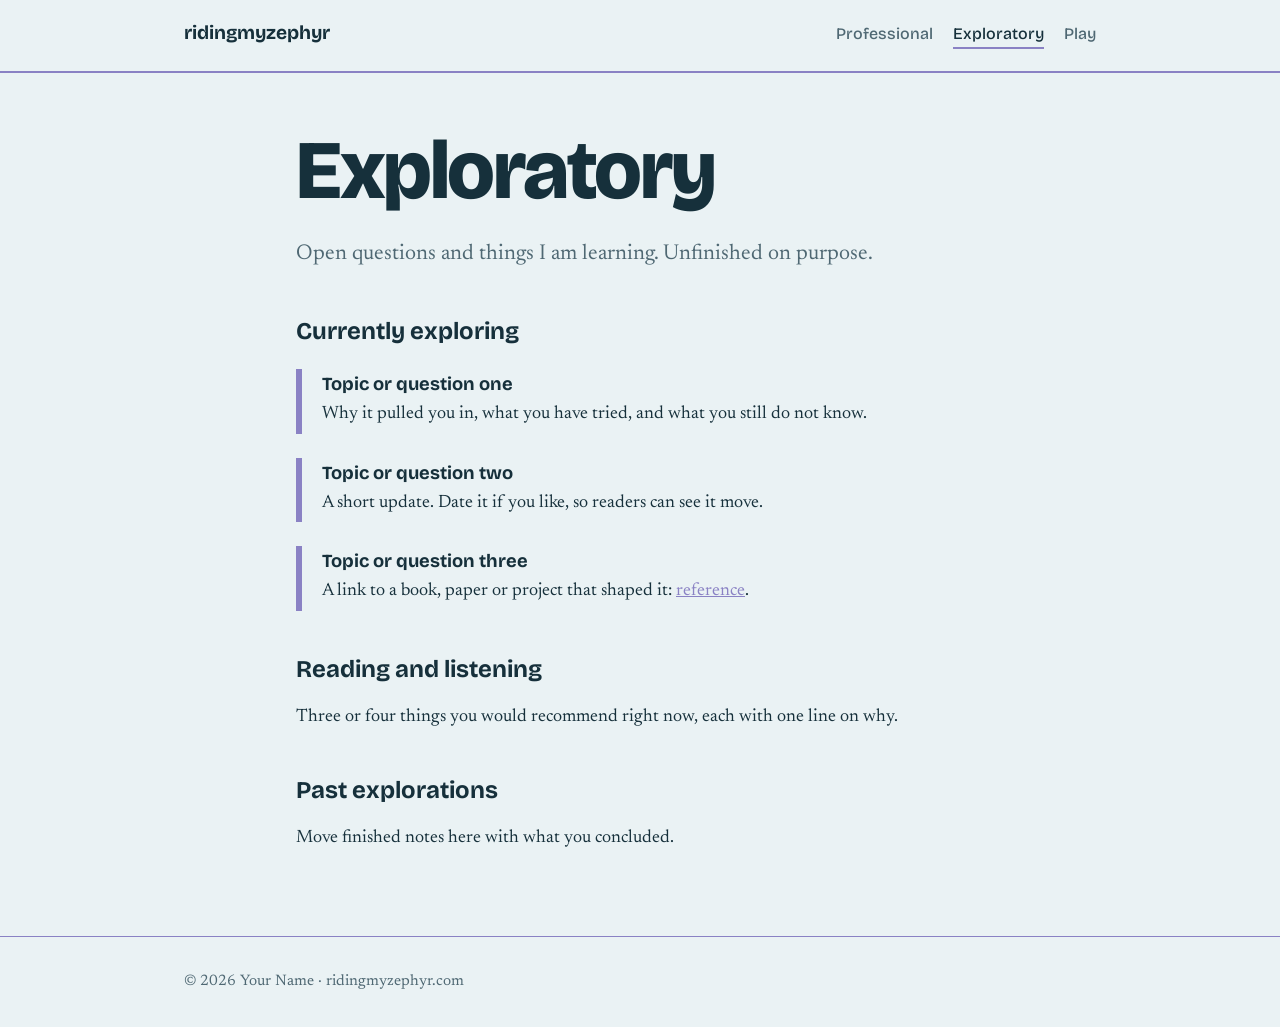
==== exploratory.html @ 46bac603 "Initial file drop" ====
<!doctype html>
<html lang="en"><head><meta charset="utf-8"><meta name="viewport" content="width=device-width,initial-scale=1">
<title>Exploratory – ridingmyzephyr</title><meta name="description" content="Questions Your Name is chasing and things being learned.">
<link rel="preconnect" href="https://fonts.googleapis.com"><link rel="preconnect" href="https://fonts.gstatic.com" crossorigin><link href="https://fonts.googleapis.com/css2?family=Bricolage+Grotesque:opsz,wght@12..96,500;12..96,700;12..96,800&family=Newsreader:ital,opsz,wght@0,6..72,400;1,6..72,400&display=swap" rel="stylesheet">
<link rel="stylesheet" href="style.css"><style>:root{--accent:#8A82C4}</style></head>
<body>
<header><div class="wrap"><a class="brand" href="index.html">ridingmyzephyr</a>
<nav aria-label="Main"><a href="professional.html">Professional</a><a href="exploratory.html" aria-current="page">Exploratory</a><a href="play.html">Play</a></nav></div></header>
<main><div class="wrap">
<h1>Exploratory</h1>
<p class="lede">Open questions and things I am learning. Unfinished on purpose.</p>
<h2>Currently exploring</h2>
<div class="note"><h3>Topic or question one</h3><p>Why it pulled you in, what you have tried, and what you still do not know.</p></div>
<div class="note"><h3>Topic or question two</h3><p>A short update. Date it if you like, so readers can see it move.</p></div>
<div class="note"><h3>Topic or question three</h3><p>A link to a book, paper or project that shaped it: <a href="#">reference</a>.</p></div>
<h2>Reading and listening</h2><p>Three or four things you would recommend right now, each with one line on why.</p>
<h2>Past explorations</h2><p>Move finished notes here with what you concluded.</p>
</div></main>
<footer><div class="wrap">&copy; <span id="yr">2026</span> Your Name &middot; ridingmyzephyr.com</div></footer>
<script>document.getElementById("yr").textContent=new Date().getFullYear()</script>
</body></html>
---- style.css ----
:root{--haze:#EAF2F4;--ink:#16303B;--sea:#2F7F86;--sail:#F2C14E;--lilac:#B9B4D8;--accent:var(--sea);--muted:#4F6873}
@media (prefers-color-scheme:dark){:root{--haze:#0F2229;--ink:#E3EEF1;--muted:#9BB3BB;--sea:#5CB7BE;--lilac:#A7A1D2}}
*{box-sizing:border-box}
html{scroll-padding-top:4rem}
body{margin:0;background:var(--haze);color:var(--ink);font:1.125rem/1.7 "Newsreader",Georgia,serif}
.wrap{max-width:46rem;margin:0 auto;padding:0 1.5rem}
header{padding:1.25rem 0;border-bottom:2px solid var(--accent)}
header .wrap{display:flex;flex-wrap:wrap;gap:.5rem 1.75rem;align-items:baseline;max-width:60rem}
.brand{font:700 1.2rem "Bricolage Grotesque",system-ui,sans-serif;color:var(--ink);text-decoration:none;margin-right:auto}
nav a{font:500 1rem "Bricolage Grotesque",system-ui,sans-serif;color:var(--muted);text-decoration:none;padding:.25rem 0;margin-left:1.25rem}
nav a:hover,nav a[aria-current]{color:var(--ink);box-shadow:0 2px 0 var(--accent)}
a:focus-visible,button:focus-visible,input:focus-visible{outline:3px solid var(--sail);outline-offset:3px}
main{padding:3.5rem 0 4rem}
h1{font:800 clamp(2.6rem,9vw,5.2rem)/1 "Bricolage Grotesque",system-ui,sans-serif;letter-spacing:-.03em;margin:0 0 1.5rem}
h2{font:700 1.5rem/1.2 "Bricolage Grotesque",system-ui,sans-serif;margin:2.75rem 0 .5rem}
p{max-width:38rem}
.lede{font-size:1.35rem;color:var(--muted)}
a{color:var(--accent)}
.streaks{width:100%;max-width:34rem;height:auto;margin:0 0 2rem;display:block}
.streaks path{fill:none;stroke:var(--sea);stroke-width:3;stroke-linecap:round;stroke-dasharray:400;stroke-dashoffset:400;animation:gust var(--speed,2.4s) ease-out forwards}
.streaks path:nth-child(2){stroke:var(--lilac);animation-delay:.25s}
.streaks path:nth-child(3){stroke:var(--sail);animation-delay:.5s}
@keyframes gust{to{stroke-dashoffset:0}}
.entry{display:grid;grid-template-columns:8rem 1fr;gap:.25rem 1.5rem;border-top:1px solid var(--accent);padding:1.25rem 0}
.entry time{font:500 .95rem "Bricolage Grotesque",system-ui,sans-serif;color:var(--muted)}
.entry h3{margin:0;font:700 1.15rem "Bricolage Grotesque",system-ui,sans-serif}
.entry p{margin:.25rem 0 0}
@media(max-width:34rem){.entry{grid-template-columns:1fr}}
.note{border-left:6px solid var(--accent);padding:.25rem 0 .25rem 1.25rem;margin:1.5rem 0}
.note h3{margin:0;font:700 1.15rem "Bricolage Grotesque",system-ui,sans-serif}
.note p{margin:.25rem 0 0}
label{font:600 1rem "Bricolage Grotesque",system-ui,sans-serif;display:block;margin-bottom:.5rem}
input[type=range]{width:100%;max-width:22rem;accent-color:var(--sail)}
footer{padding:2rem 0;color:var(--muted);font-size:.95rem;border-top:1px solid var(--accent)}
footer .wrap{max-width:60rem}
@media(prefers-reduced-motion:reduce){.streaks path{animation:none;stroke-dashoffset:0}}
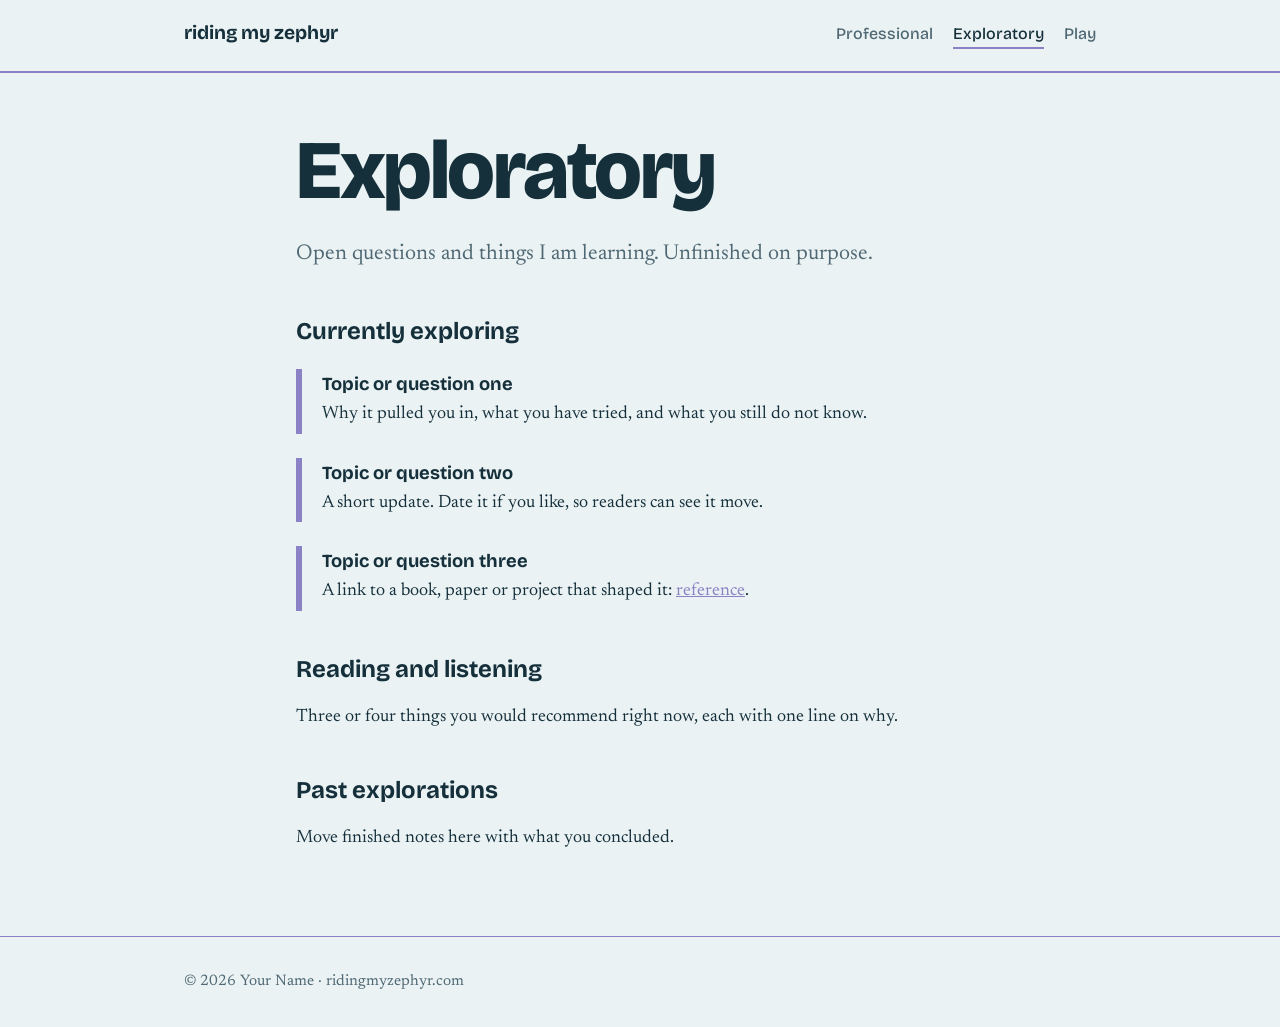
==== commit 03254b76: "Professional page updates and header stuff" ====
--- a/exploratory.html
+++ b/exploratory.html
@@ -4,7 +4,7 @@
 <link rel="preconnect" href="https://fonts.googleapis.com"><link rel="preconnect" href="https://fonts.gstatic.com" crossorigin><link href="https://fonts.googleapis.com/css2?family=Bricolage+Grotesque:opsz,wght@12..96,500;12..96,700;12..96,800&family=Newsreader:ital,opsz,wght@0,6..72,400;1,6..72,400&display=swap" rel="stylesheet">
 <link rel="stylesheet" href="style.css"><style>:root{--accent:#8A82C4}</style></head>
 <body>
-<header><div class="wrap"><a class="brand" href="index.html">ridingmyzephyr</a>
+<header><div class="wrap"><a class="brand" href="index.html">riding my zephyr</a>
 <nav aria-label="Main"><a href="professional.html">Professional</a><a href="exploratory.html" aria-current="page">Exploratory</a><a href="play.html">Play</a></nav></div></header>
 <main><div class="wrap">
 <h1>Exploratory</h1>
--- a/style.css
+++ b/style.css
@@ -34,3 +34,4 @@
 footer{padding:2rem 0;color:var(--muted);font-size:.95rem;border-top:1px solid var(--accent)}
 footer .wrap{max-width:60rem}
 @media(prefers-reduced-motion:reduce){.streaks path{animation:none;stroke-dashoffset:0}}
+h1.name{font-size:clamp(1.25rem,7.6vw - .25rem,3.3rem)}
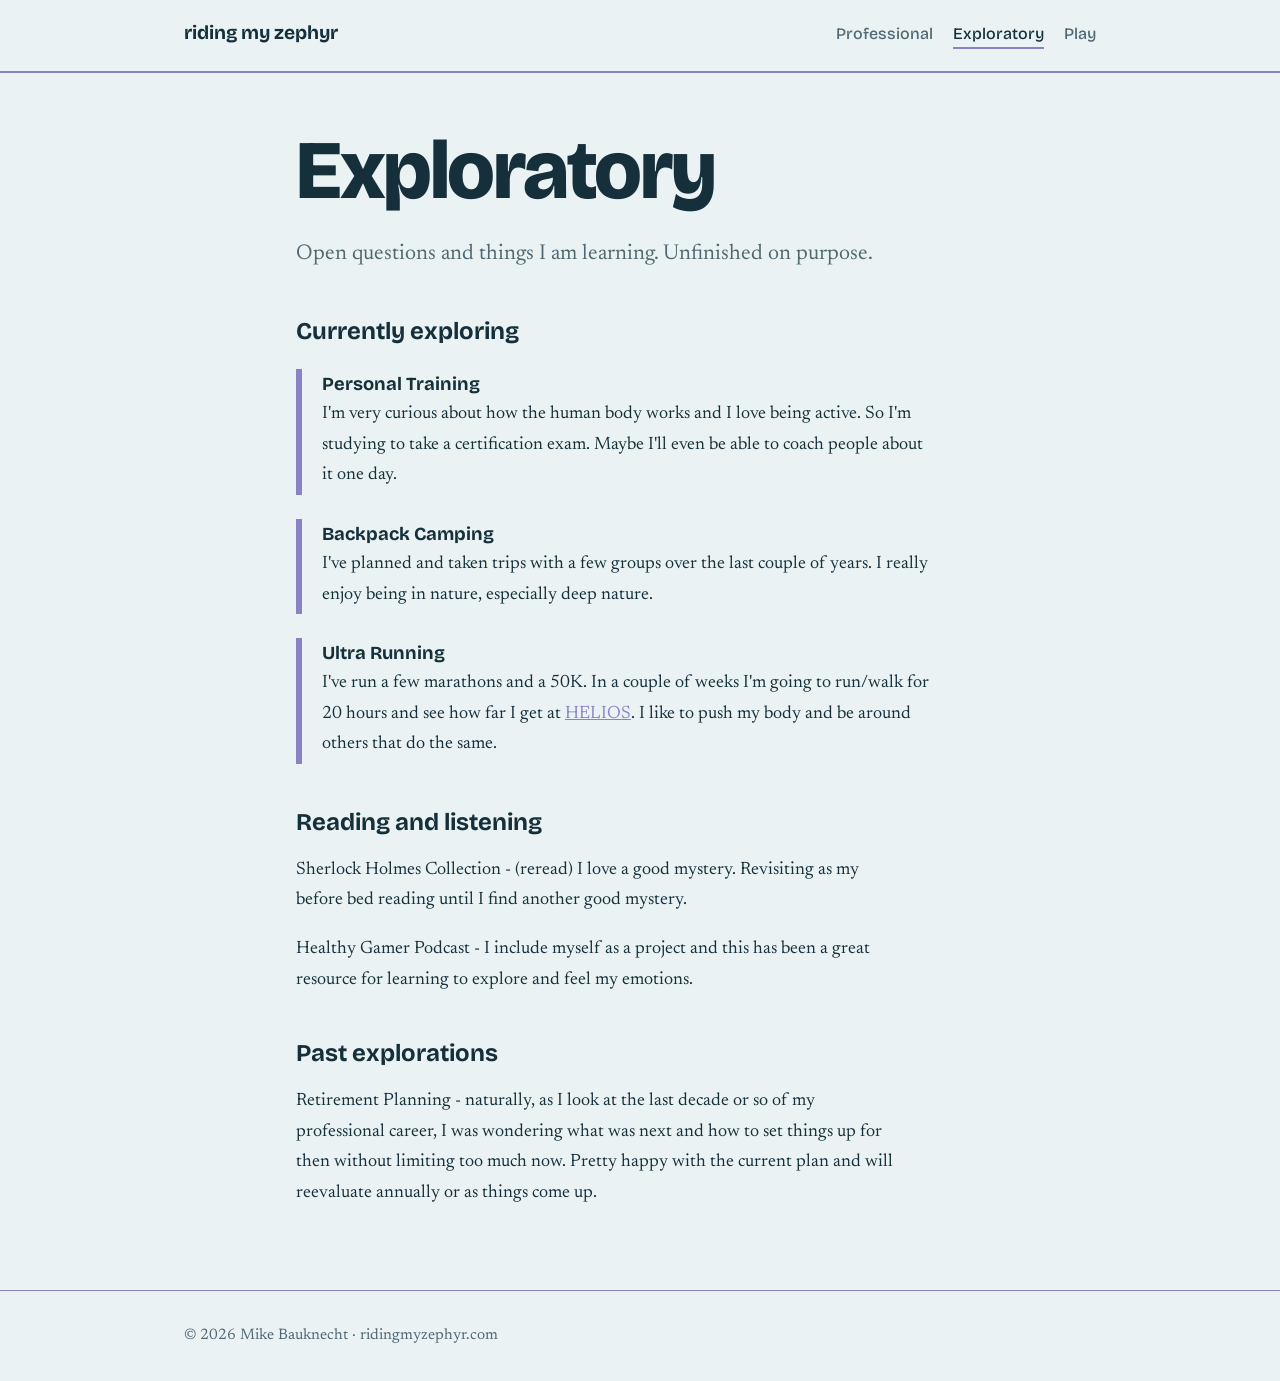
==== commit a9b47dd5: "Exploratory page updates" ====
--- a/exploratory.html
+++ b/exploratory.html
@@ -1,6 +1,6 @@
 <!doctype html>
 <html lang="en"><head><meta charset="utf-8"><meta name="viewport" content="width=device-width,initial-scale=1">
-<title>Exploratory – ridingmyzephyr</title><meta name="description" content="Questions Your Name is chasing and things being learned.">
+<title>Exploratory – ridingmyzephyr</title><meta name="description" content="Questions Mike Bauknecht is chasing and things being learned.">
 <link rel="preconnect" href="https://fonts.googleapis.com"><link rel="preconnect" href="https://fonts.gstatic.com" crossorigin><link href="https://fonts.googleapis.com/css2?family=Bricolage+Grotesque:opsz,wght@12..96,500;12..96,700;12..96,800&family=Newsreader:ital,opsz,wght@0,6..72,400;1,6..72,400&display=swap" rel="stylesheet">
 <link rel="stylesheet" href="style.css"><style>:root{--accent:#8A82C4}</style></head>
 <body>
@@ -10,12 +10,24 @@
 <h1>Exploratory</h1>
 <p class="lede">Open questions and things I am learning. Unfinished on purpose.</p>
 <h2>Currently exploring</h2>
-<div class="note"><h3>Topic or question one</h3><p>Why it pulled you in, what you have tried, and what you still do not know.</p></div>
-<div class="note"><h3>Topic or question two</h3><p>A short update. Date it if you like, so readers can see it move.</p></div>
-<div class="note"><h3>Topic or question three</h3><p>A link to a book, paper or project that shaped it: <a href="#">reference</a>.</p></div>
-<h2>Reading and listening</h2><p>Three or four things you would recommend right now, each with one line on why.</p>
-<h2>Past explorations</h2><p>Move finished notes here with what you concluded.</p>
+<div class="note">
+    <h3>Personal Training</h3>
+    <p>I'm very curious about how the human body works and I love being active. So I'm studying to take a certification exam. Maybe I'll even be able to coach people about it one day.</p>
+</div>
+<div class="note">
+    <h3>Backpack Camping</h3>
+    <p>I've planned and taken trips with a few groups over the last couple of years. I really enjoy being in nature, especially deep nature.</p>
+</div>
+<div class="note">
+    <h3>Ultra Running</h3>
+    <p>I've run a few marathons and a 50K. In a couple of weeks I'm going to run/walk for 20 hours and see how far I get at <a href="https://www.goldenkettletrailseries.com/helios">HELIOS</a>. I like to push my body and be around others that do the same.</p>
+</div>
+<h2>Reading and listening</h2>
+<p>Sherlock Holmes Collection - (reread) I love a good mystery. Revisiting as my before bed reading until I find another good mystery.</p>
+<p>Healthy Gamer Podcast - I include myself as a project and this has been a great resource for learning to explore and feel my emotions.</p>
+<h2>Past explorations</h2>
+<p>Retirement Planning - naturally, as I look at the last decade or so of my professional career, I was wondering what was next and how to set things up for then without limiting too much now. Pretty happy with the current plan and will reevaluate annually or as things come up.</p>
 </div></main>
-<footer><div class="wrap">&copy; <span id="yr">2026</span> Your Name &middot; ridingmyzephyr.com</div></footer>
+<footer><div class="wrap">&copy; <span id="yr">2026</span> Mike Bauknecht &middot; ridingmyzephyr.com</div></footer>
 <script>document.getElementById("yr").textContent=new Date().getFullYear()</script>
 </body></html>
